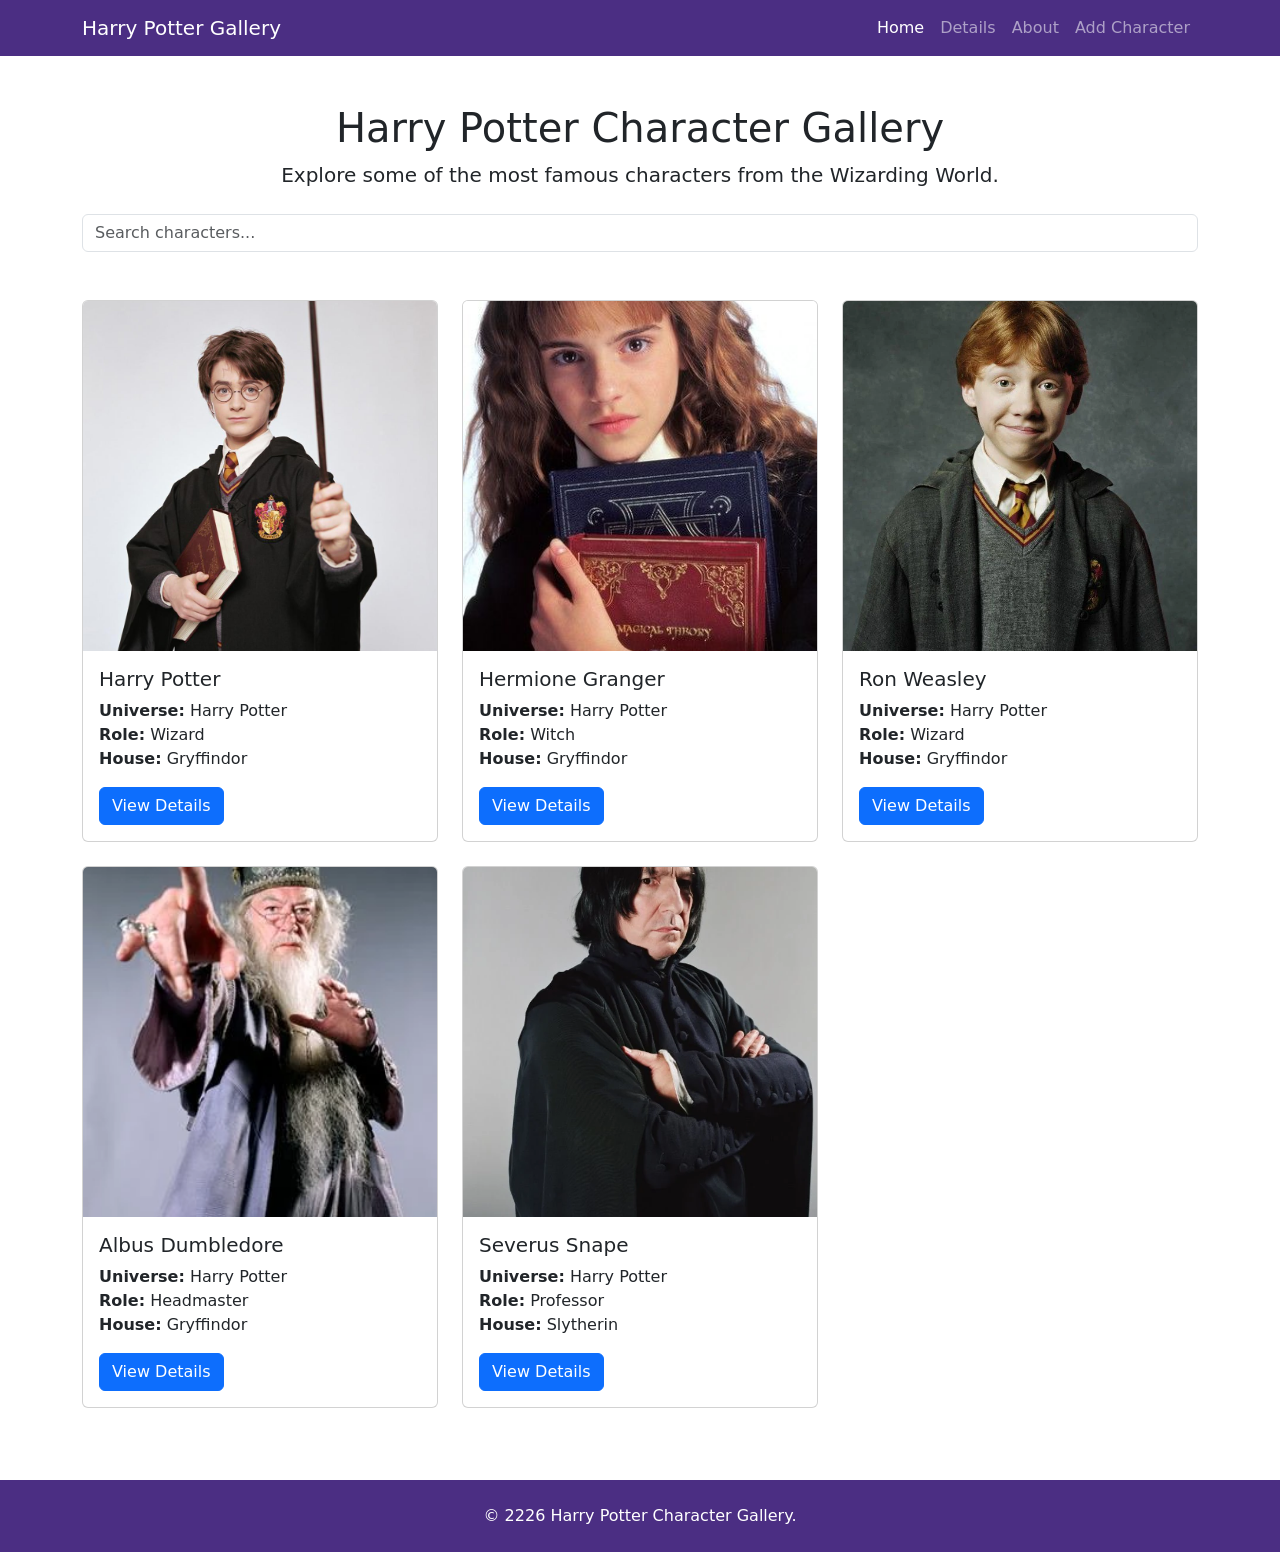
==== index.html @ 9cae0a6f "Complete static web app" ====
<!DOCTYPE html>
<html lang="en">

<head>
    <meta charset="UTF-8">
    <meta name="viewport" content="width=device-width, initial-scale=1.0">
    <title>Harry Potter Character Gallery</title>

    <!-- Bootstrap CSS -->
    <link href="https://cdn.jsdelivr.net/npm/bootstrap@5.3.3/dist/css/bootstrap.min.css" rel="stylesheet">

    <!-- My CSS -->
    <link rel="stylesheet" href="style.css">
</head>

<body>

    <!-- Navigation Bar -->
    <nav class="navbar navbar-expand-lg navbar-dark">
        <div class="container">
            <a class="navbar-brand" href="index.html">Harry Potter Gallery</a>

            <button class="navbar-toggler" type="button" data-bs-toggle="collapse"
                data-bs-target="#navbarNav">
                <span class="navbar-toggler-icon"></span>
            </button>

            <div class="collapse navbar-collapse" id="navbarNav">

                <ul class="navbar-nav ms-auto">

                    <li class="nav-item">
                        <a class="nav-link active" href="index.html">Home</a>
                    </li>

                    <li class="nav-item">
                        <a class="nav-link" href="details.html">Details</a>
                    </li>

                    <li class="nav-item">
                        <a class="nav-link" href="about.html">About</a>
                    </li>

                    <li class="nav-item">
                        <a class="nav-link" href="new-character-form.html">Add Character</a>
                    </li>

                </ul>

            </div>
        </div>
    </nav>

    <!-- Header -->
    <header class="container text-center mt-5">

        <h1>Harry Potter Character Gallery</h1>

        <p class="lead">
            Explore some of the most famous characters from the Wizarding World.
        </p>

    </header>

    <!-- Search Bar -->
    <div class="container mt-4">

        <input
            type="text"
            class="form-control"
            placeholder="Search characters...">

    </div>

    <!-- Character Cards -->
    <div class="container mt-5">

        <div class="row">

            <!-- Character cards will go here -->
            <div class="col-lg-4 col-md-6 mb-4">
    <div class="card h-100">
        <img src="images/harry.jpg" class="card-img-top" alt="Harry Potter">

        <div class="card-body">
            <h5 class="card-title">Harry Potter</h5>

            <p class="card-text">
                <strong>Universe:</strong> Harry Potter<br>
                <strong>Role:</strong> Wizard<br>
                <strong>House:</strong> Gryffindor
            </p>

            <a href="details.html" class="btn btn-primary">
                View Details
            </a>
        </div>
    </div>
</div>


<div class="col-lg-4 col-md-6 mb-4">
    <div class="card h-100">
        <img src="images/herm.jpg" class="card-img-top" alt="Hermione Granger">

        <div class="card-body">
            <h5 class="card-title">Hermione Granger</h5>

            <p class="card-text">
                <strong>Universe:</strong> Harry Potter<br>
                <strong>Role:</strong> Witch<br>
                <strong>House:</strong> Gryffindor
            </p>

            <a href="details.html" class="btn btn-primary">
                View Details
            </a>
        </div>
    </div>
</div>


<div class="col-lg-4 col-md-6 mb-4">
    <div class="card h-100">
        <img src="images/ron.webp" class="card-img-top" alt="Ron Weasley">

        <div class="card-body">
            <h5 class="card-title">Ron Weasley</h5>

            <p class="card-text">
                <strong>Universe:</strong> Harry Potter<br>
                <strong>Role:</strong> Wizard<br>
                <strong>House:</strong> Gryffindor
            </p>

            <a href="details.html" class="btn btn-primary">
                View Details
            </a>
        </div>
    </div>
</div>


<div class="col-lg-4 col-md-6 mb-4">
    <div class="card h-100">
        <img src="images/Dumbledore.webp" class="card-img-top" alt="Albus Dumbledore">

        <div class="card-body">
            <h5 class="card-title">Albus Dumbledore</h5>

            <p class="card-text">
                <strong>Universe:</strong> Harry Potter<br>
                <strong>Role:</strong> Headmaster<br>
                <strong>House:</strong> Gryffindor
            </p>

            <a href="details.html" class="btn btn-primary">
                View Details
            </a>
        </div>
    </div>
</div>

<div class="col-lg-4 col-md-6 mb-4">
    <div class="card h-100">
        <img src="images/snape.webp" class="card-img-top" alt="Severus Snape">

        <div class="card-body">
            <h5 class="card-title">Severus Snape</h5>

            <p class="card-text">
                <strong>Universe:</strong> Harry Potter<br>
                <strong>Role:</strong> Professor<br>
                <strong>House:</strong> Slytherin
            </p>

            <a href="details.html" class="btn btn-primary">
                View Details
            </a>
        </div>
    </div>
</div>




        </div>

    </div>
    <footer class="footer text-center mt-5 py-4">
    <p class="mb-0">© 2226 Harry Potter Character Gallery.</p>
</footer>
<script src="https://cdn.jsdelivr.net/npm/bootstrap@5.3.3/dist/js/bootstrap.bundle.min.js"></script>
    
    

</body>

</html>
---- style.css ----
.card-img-top {
    height: 350px;
    object-fit: cover;
}

.navbar {
    background-color: #4B2E83;
}

.quick-info-header {
    background-color: #4B2E83;
}

.footer {
    background-color: #4B2E83;
    color: white;
    text-align: center;
    padding: 20px;
    margin-top: 50px;
}
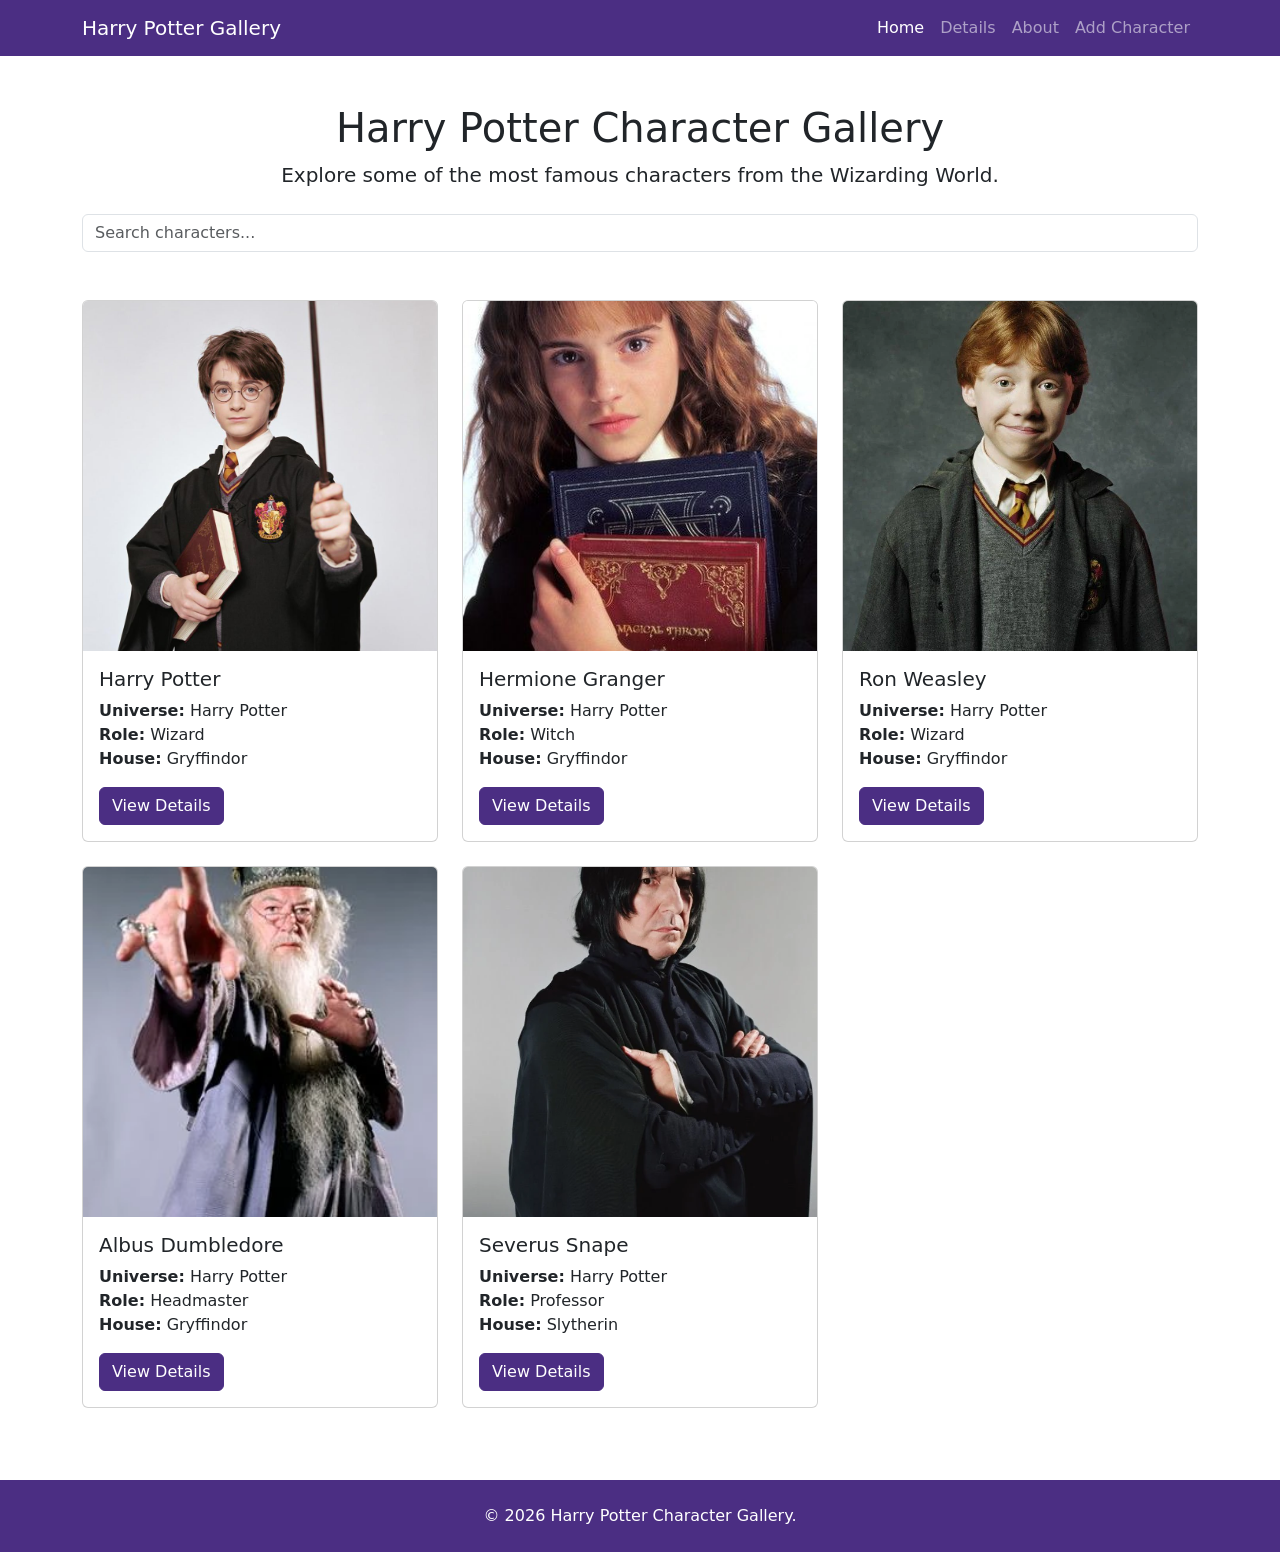
==== commit d04b32fb: "fixed mistake" ====
--- a/index.html
+++ b/index.html
@@ -188,7 +188,7 @@
 
     </div>
     <footer class="footer text-center mt-5 py-4">
-    <p class="mb-0">© 2226 Harry Potter Character Gallery.</p>
+    <p class="mb-0">© 2026 Harry Potter Character Gallery.</p>
 </footer>
 <script src="https://cdn.jsdelivr.net/npm/bootstrap@5.3.3/dist/js/bootstrap.bundle.min.js"></script>
     
--- a/style.css
+++ b/style.css
@@ -17,4 +17,14 @@
     text-align: center;
     padding: 20px;
     margin-top: 50px;
+}
+
+.btn-primary {
+    background-color: #4B2E83;
+    border-color: #4B2E83;
+}
+
+.btn-primary:hover {
+    background-color: #3A2268;
+    border-color: #3A2268;
 }
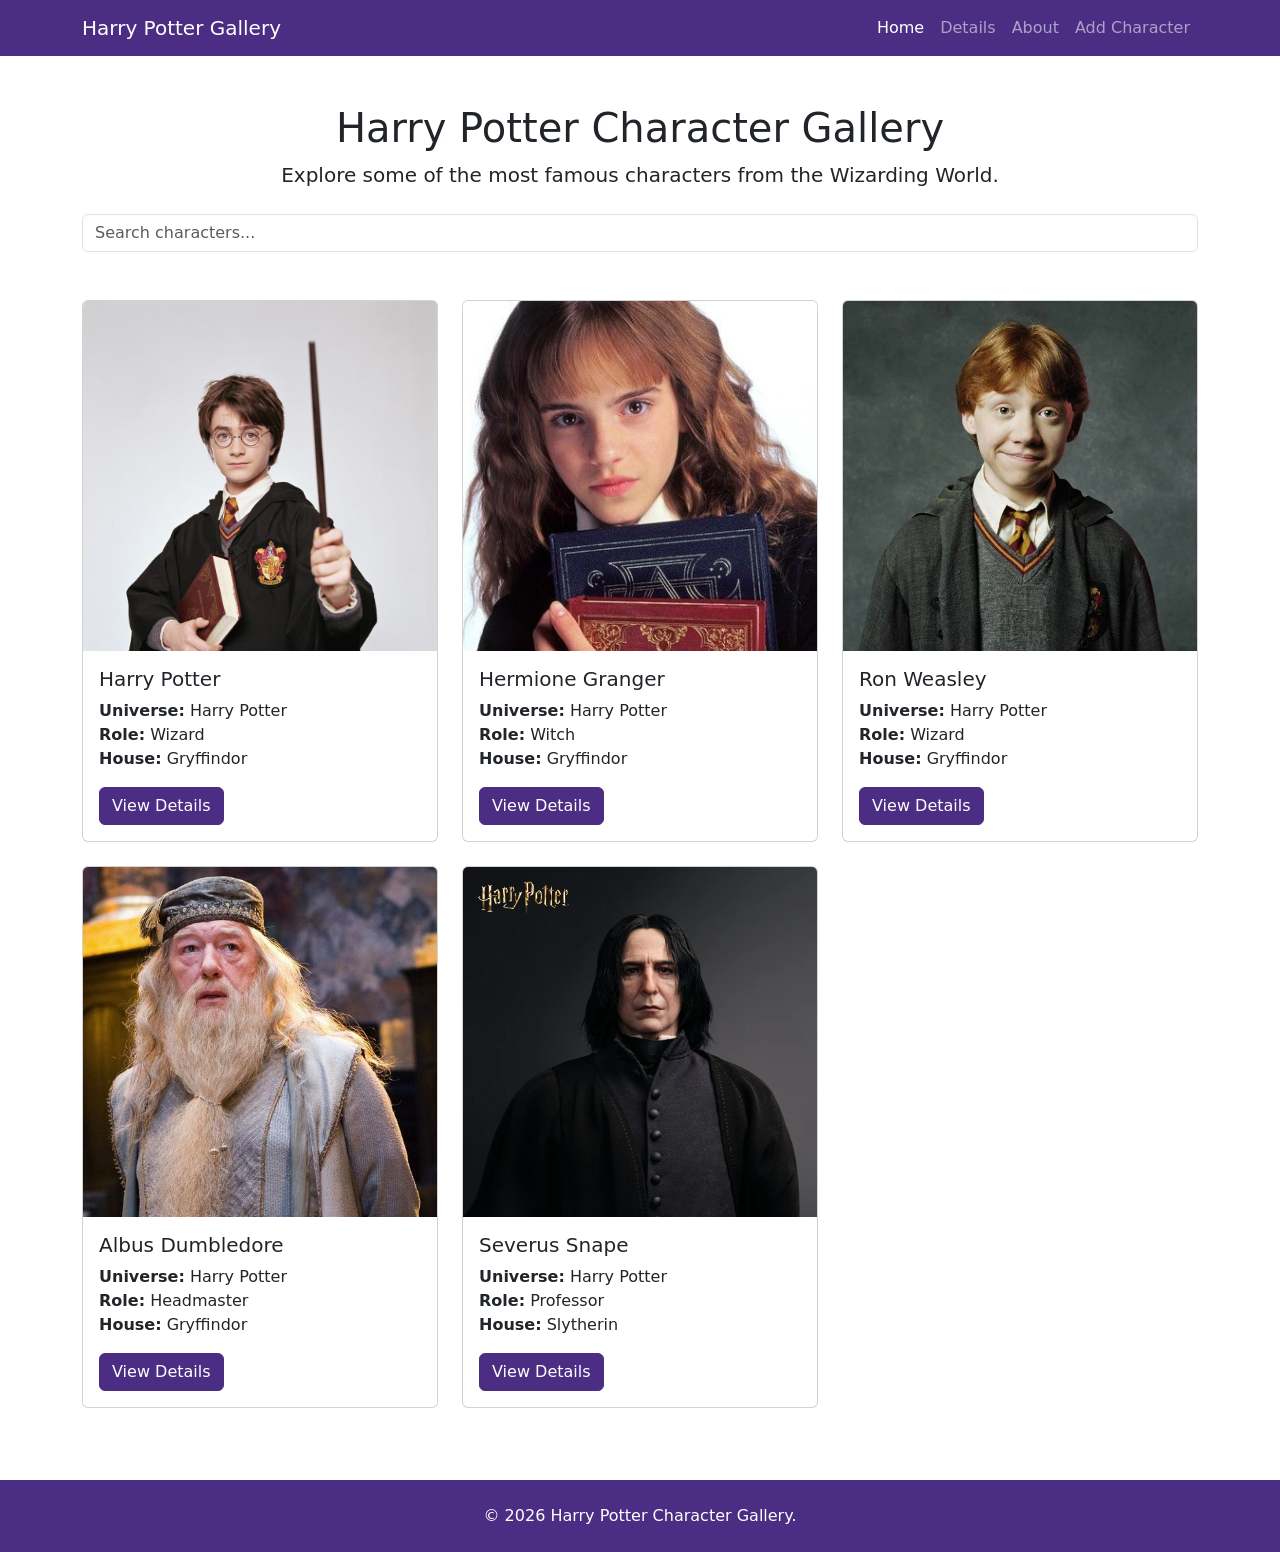
==== commit cdcb9bf4: "Fixed the images" ====
--- a/index.html
+++ b/index.html
@@ -143,7 +143,7 @@
 
 <div class="col-lg-4 col-md-6 mb-4">
     <div class="card h-100">
-        <img src="images/Dumbledore.webp" class="card-img-top" alt="Albus Dumbledore">
+        <img src="images/dumbledore.jpg" class="card-img-top" alt="Albus Dumbledore">
 
         <div class="card-body">
             <h5 class="card-title">Albus Dumbledore</h5>
--- a/style.css
+++ b/style.css
@@ -1,6 +1,7 @@
 .card-img-top {
     height: 350px;
     object-fit: cover;
+    object-position: center top;
 }
 
 .navbar {
